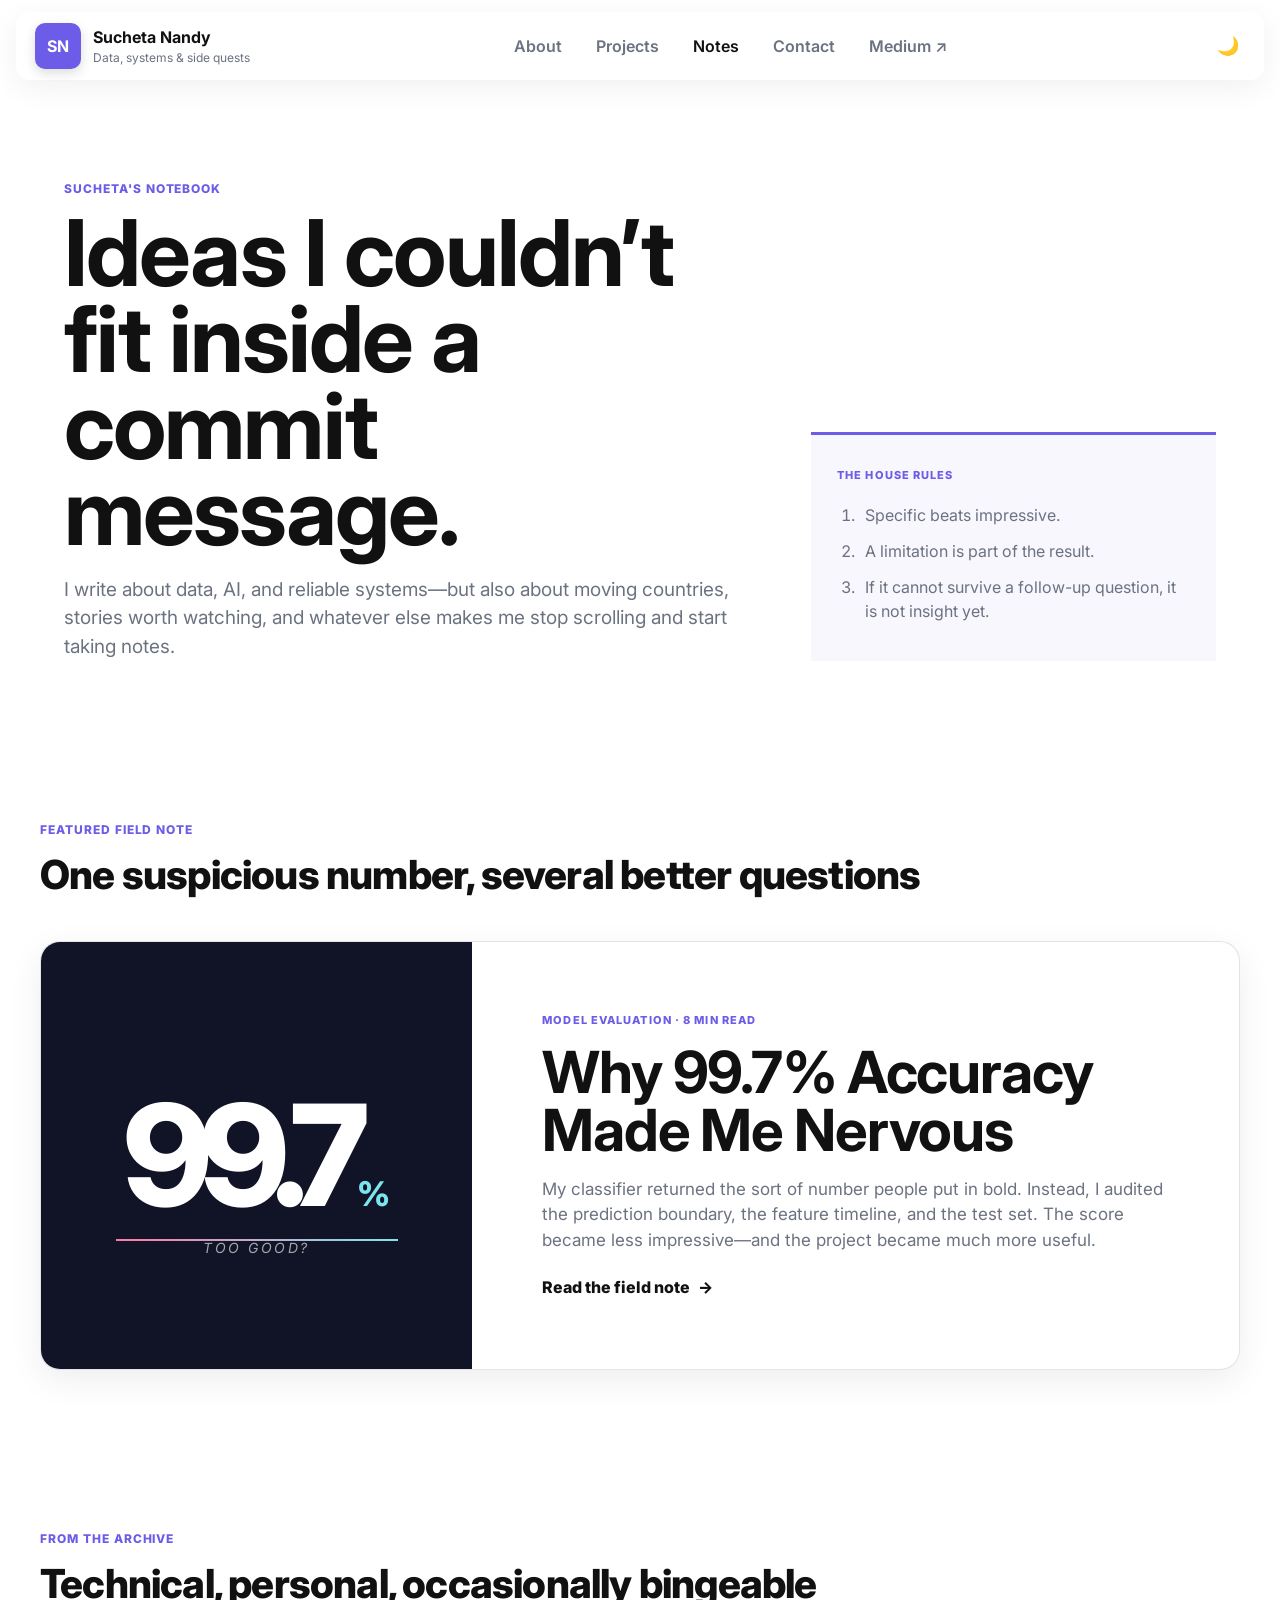
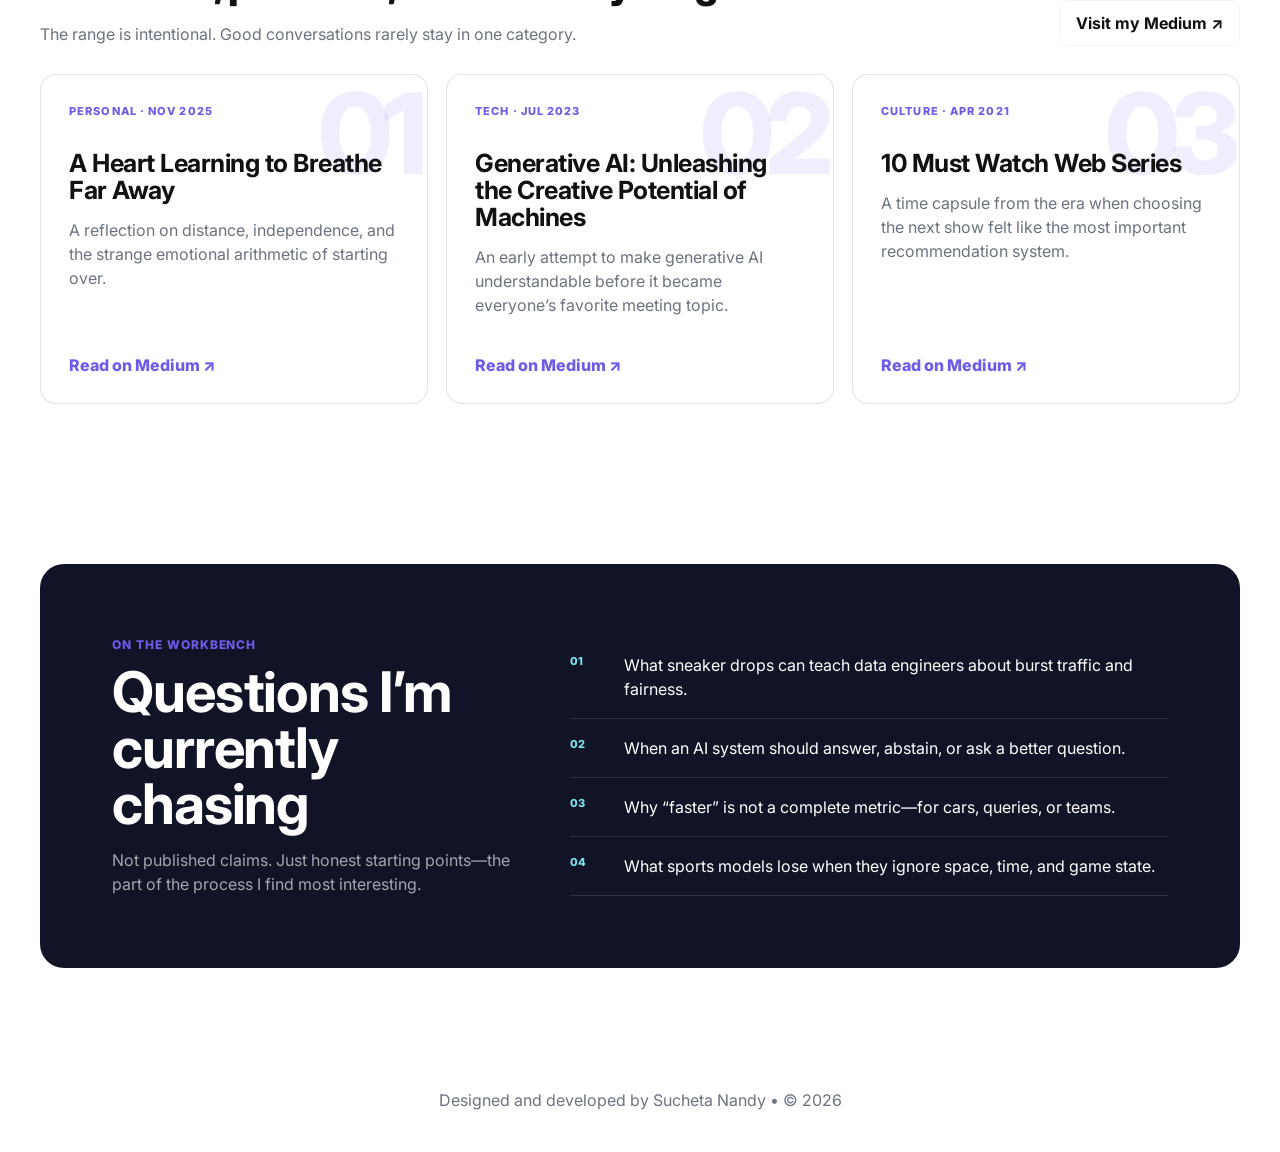
==== notes.html @ 42269df1 "Add interview-focused notes and Medium archive" ====
<!doctype html>
<html lang="en">

<head>
  <meta charset="utf-8" />
  <meta name="viewport" content="width=device-width, initial-scale=1" />
  <title>Notes | Sucheta Nandy</title>
  <meta name="description" content="Sucheta Nandy writes about data, AI, systems, model evaluation, and the human stories around technical work." />
  <link rel="canonical" href="https://sucheta-nandy.github.io/notes.html" />
  <link rel="icon" type="image/png" href="images/favourite.png" />
  <meta name="theme-color" content="#6c5ce7" />
  <meta property="og:type" content="website" />
  <meta property="og:title" content="Notes | Sucheta Nandy" />
  <meta property="og:description" content="Data, AI, systems, and the questions that survive the notebook." />
  <meta property="og:url" content="https://sucheta-nandy.github.io/notes.html" />
  <meta property="og:image" content="https://sucheta-nandy.github.io/assets/images/portfolio-social-preview.png" />
  <link rel="preconnect" href="https://fonts.googleapis.com" />
  <link rel="preconnect" href="https://fonts.gstatic.com" crossorigin />
  <link href="https://fonts.googleapis.com/css2?family=Inter:wght@400;500;600;700;800&display=swap" rel="stylesheet" />
  <link rel="stylesheet" href="style.css?v=20261109-1" />
</head>

<body data-theme="light">
  <header class="nav glass">
    <a class="brand brand-link" href="index.html" aria-label="Sucheta Nandy home">
      <div class="logo">SN</div>
      <div class="brand-text">
        <div class="name">Sucheta Nandy</div>
        <div class="subtitle">Data, systems &amp; side quests</div>
      </div>
    </a>

    <nav class="nav-links">
      <a href="index.html#about">About</a>
      <a href="index.html#projects">Projects</a>
      <a class="active-link" href="notes.html">Notes</a>
      <a href="index.html#contact">Contact</a>
      <a href="https://medium.com/@suchetanandy" target="_blank" rel="noopener noreferrer">Medium ↗</a>
    </nav>

    <div class="controls">
      <button id="themeToggle" aria-label="Toggle theme">🌙</button>
      <button id="menuToggle" class="mobile-only" aria-label="Open menu">☰</button>
    </div>
  </header>

  <div id="mobileMenu" class="mobile-menu">
    <a href="index.html#about">About</a>
    <a href="index.html#projects">Projects</a>
    <a href="notes.html">Notes</a>
    <a href="index.html#contact">Contact</a>
    <a href="https://medium.com/@suchetanandy" target="_blank" rel="noopener noreferrer">Medium ↗</a>
  </div>

  <main>
    <section class="notes-hero container fade-up">
      <div class="notes-hero-copy">
        <div class="section-kicker">Sucheta's notebook</div>
        <h1>Ideas I couldn’t fit inside a commit message.</h1>
        <p>
          I write about data, AI, and reliable systems—but also about moving
          countries, stories worth watching, and whatever else makes me stop
          scrolling and start taking notes.
        </p>
      </div>

      <aside class="notes-manifesto" aria-label="Writing principles">
        <span>THE HOUSE RULES</span>
        <ol>
          <li>Specific beats impressive.</li>
          <li>A limitation is part of the result.</li>
          <li>If it cannot survive a follow-up question, it is not insight yet.</li>
        </ol>
      </aside>
    </section>

    <section class="section container fade-up">
      <div class="section-heading-row">
        <div>
          <div class="section-kicker">Featured field note</div>
          <h2 class="section-title">One suspicious number, several better questions</h2>
        </div>
      </div>

      <a class="feature-story" href="notes/why-99-7-accuracy-made-me-nervous.html">
        <div class="feature-score" aria-hidden="true">
          <span>99.7</span><small>%</small>
          <div class="score-line"></div>
          <em>too good?</em>
        </div>
        <div class="feature-copy">
          <span class="note-index">MODEL EVALUATION · 8 MIN READ</span>
          <h3>Why 99.7% Accuracy Made Me Nervous</h3>
          <p>
            My classifier returned the sort of number people put in bold.
            Instead, I audited the prediction boundary, the feature timeline,
            and the test set. The score became less impressive—and the project
            became much more useful.
          </p>
          <span class="note-read">Read the field note <span aria-hidden="true">→</span></span>
        </div>
      </a>
    </section>

    <section class="section container fade-up">
      <div class="section-heading-row">
        <div>
          <div class="section-kicker">From the archive</div>
          <h2 class="section-title">Technical, personal, occasionally bingeable</h2>
          <p class="section-intro">The range is intentional. Good conversations rarely stay in one category.</p>
        </div>
        <a class="btn outline" href="https://medium.com/@suchetanandy" target="_blank" rel="noopener noreferrer">Visit my Medium ↗</a>
      </div>

      <div class="writing-grid">
        <a class="writing-card fade-up" href="https://suchetanandy.medium.com/a-heart-learning-to-breathe-far-away-a83a9ca3fe52" target="_blank" rel="noopener noreferrer">
          <span class="writing-number">01</span>
          <div class="writing-meta">PERSONAL · NOV 2025</div>
          <h3>A Heart Learning to Breathe Far Away</h3>
          <p>A reflection on distance, independence, and the strange emotional arithmetic of starting over.</p>
          <span class="note-read">Read on Medium ↗</span>
        </a>

        <a class="writing-card fade-up" href="https://suchetanandy.medium.com/generative-ai-unleashing-the-creative-potential-of-machines-74138501072c" target="_blank" rel="noopener noreferrer">
          <span class="writing-number">02</span>
          <div class="writing-meta">TECH · JUL 2023</div>
          <h3>Generative AI: Unleashing the Creative Potential of Machines</h3>
          <p>An early attempt to make generative AI understandable before it became everyone’s favorite meeting topic.</p>
          <span class="note-read">Read on Medium ↗</span>
        </a>

        <a class="writing-card fade-up" href="https://suchetanandy.medium.com/10-must-watch-web-series-e3c1bb55f18b" target="_blank" rel="noopener noreferrer">
          <span class="writing-number">03</span>
          <div class="writing-meta">CULTURE · APR 2021</div>
          <h3>10 Must Watch Web Series</h3>
          <p>A time capsule from the era when choosing the next show felt like the most important recommendation system.</p>
          <span class="note-read">Read on Medium ↗</span>
        </a>
      </div>
    </section>

    <section class="section container fade-up">
      <div class="curiosity-board">
        <div>
          <div class="section-kicker">On the workbench</div>
          <h2>Questions I’m currently chasing</h2>
          <p>Not published claims. Just honest starting points—the part of the process I find most interesting.</p>
        </div>
        <ul>
          <li><span>01</span> What sneaker drops can teach data engineers about burst traffic and fairness.</li>
          <li><span>02</span> When an AI system should answer, abstain, or ask a better question.</li>
          <li><span>03</span> Why “faster” is not a complete metric—for cars, queries, or teams.</li>
          <li><span>04</span> What sports models lose when they ignore space, time, and game state.</li>
        </ul>
      </div>
    </section>
  </main>

  <footer class="footer">
    <div>Designed and developed by Sucheta Nandy • © <span id="year"></span></div>
  </footer>

  <script src="script.js?v=20261109-1"></script>
</body>
</html>
---- style.css ----
:root {
  --bg: #ffffff;
  --fg: #111111;
  --muted: #6b7280;
  --brand: #6c5ce7;
  --glass-bg: rgba(255,255,255,0.65);
  --glass-border: rgba(255,255,255,0.25);
  --glass-shadow: 0 8px 30px rgba(16,24,40,0.06);
  --card-shadow: 0 10px 30px rgba(2,6,23,0.08);
  --max-width: 1200px;
  --font-body: 'Inter', 'Helvetica Neue', Arial, sans-serif;
  --font-display: 'Inter', 'Helvetica Neue', Arial, sans-serif;
}

/* TRUE dark mode */
body[data-theme="dark"] {
  --bg: #0b0d17;
  --fg: #e6eef6;
  --muted: #9aa9b6;
  --brand: #ff79a8;
  --glass-bg: rgba(15,17,25,0.5);
  --glass-border: rgba(255,255,255,0.08);
  --glass-shadow: 0 10px 30px rgba(0,0,0,0.5);
  --card-shadow: 0 12px 40px rgba(0,0,0,0.5);
}

* {
  margin: 0;
  padding: 0;
  box-sizing: border-box;
}

html, body { height: 100%; }
section[id] { scroll-margin-top: 104px; }

body {
  font-family: var(--font-body);
  background: var(--bg);
  color: var(--fg);
  line-height: 1.5;
  scroll-behavior: smooth;
  transition: background 0.4s ease, color 0.4s ease;
}

h1, h2, h3,
.title,
.section-title,
.card-title,
.brand-text .name,
.nav-links a,
.btn {
  font-family: var(--font-display);
}

h1, h2, h3,
.title,
.section-title,
.card-title {
  letter-spacing: -0.02em;
}

/* Container */
.container {
  max-width: var(--max-width);
  margin: 0 auto;
  padding: 0 24px;
}

/* NAVIGATION */
.nav {
  position: fixed;
  top: 12px;
  left: 0;
  right: 0;
  margin: 0 auto;
  max-width: calc(var(--max-width) + 48px);
  padding: 10px 18px;
  display: flex;
  align-items: center;
  justify-content: space-between;
  gap: 12px;
  z-index: 60;
  border-radius: 14px;
  background: var(--glass-bg);
  border: 1px solid var(--glass-border);
  box-shadow: var(--glass-shadow);
  backdrop-filter: blur(10px) saturate(120%);
}

/* Brand / Logo */
.brand {
  display: flex;
  align-items: center;
  gap: 12px;
}

.logo {
  width: 46px;
  height: 46px;
  border-radius: 10px;
  display: flex;
  align-items: center;
  justify-content: center;
  font-weight: 700;
  color: white;
  background: var(--brand);
  box-shadow: 0 4px 12px rgba(0,0,0,0.14);
}

.brand-text .name { font-weight: 700; }
.brand-text .subtitle { font-size: 12px; color: var(--muted); }

/* Links */
.nav-links { display: flex; gap: 18px; align-items: center; }
.nav-links a {
  color: var(--muted);
  text-decoration: none;
  font-weight: 600;
  padding: 8px;
  border-radius: 8px;
  transition: all 0.25s ease;
}
.nav-links a:hover {
  color: var(--fg);
  transform: translateY(-2px);
}
.brand-link { color: inherit; text-decoration: none; }
.nav-links .active-link { color: var(--fg); }
.nav-links .cta-link {
  background: linear-gradient(90deg, var(--brand), #00cfe8);
  color: white;
  padding: 8px 12px;
  font-weight: 700;
  box-shadow: 0 8px 24px rgba(108,92,231,0.12);
}

/* Controls */
.controls { display: flex; align-items: center; gap: 8px; }
.controls button {
  background: transparent;
  border: 0;
  font-size: 18px;
  cursor: pointer;
  padding: 6px;
  border-radius: 8px;
}
.mobile-only { display: none; }

/* HERO SECTION */
.hero {
  min-height: 90vh;
  display: flex;
  align-items: center;
  padding: 120px 0 60px;
  position: relative;
  overflow: hidden;
}

.hero-inner {
  display: flex;
  align-items: center;
  gap: 40px;
  width: 100%;
  max-width: var(--max-width);
  margin: 0 auto;
  padding: 0 24px;
}
.hero-left { flex: 1; max-width: 720px; }
.hero-right { flex: 0 0 360px; display: flex; justify-content: center; }

.eyebrow { color: var(--muted); font-weight: 600; margin-bottom: 12px; }
.title {
  font-size: 40px;
  line-height: 1.02;
  margin-bottom: 12px;
  font-weight: 800;
}
.title .static { display: block; }
.lead { color: var(--muted); margin: 14px 0 22px; max-width: 60%; }

.hero-ctas { display: flex; gap: 12px; flex-wrap: wrap; margin-bottom: 14px; }
.btn {
  display: inline-flex; align-items: center; gap: 8px;
  padding: 10px 16px; border-radius: 10px;
  font-weight: 700; text-decoration: none;
  border: 1px solid transparent; cursor: pointer;
  transition: transform 0.2s ease, box-shadow 0.2s ease;
  background: transparent; color: var(--fg);
}
.btn.primary {
  background: var(--brand);
  color: white;
  box-shadow: 0 10px 30px rgba(108,92,231,0.14);
}
.btn.outline { border: 1px solid rgba(100,100,110,0.08); }
.btn.ghost { background: transparent; border: 1px solid rgba(100,100,110,0.06); }
.btn.small { padding: 8px 10px; font-size: 13px; border-radius: 8px; }

.meta { color: var(--muted); margin-top: 10px; display: flex; gap: 8px; align-items: center; }
.meta .dot { opacity: 0.6; }

.portrait-frame {
  width: 320px; height: 420px;
  border-radius: 18px; overflow: hidden;
  display: flex; align-items: center; justify-content: center;
  transform-origin: center;
  transition: transform 0.6s cubic-bezier(.2,.9,.2,1), box-shadow 0.3s;
  border: 1px solid var(--glass-border);
  background: linear-gradient(180deg, rgba(255,255,255,0.03), rgba(255,255,255,0.01));
  box-shadow: var(--card-shadow);
}
.portrait-frame img { width: 100%; height: 100%; object-fit: cover; display: block; }
.portrait-frame:hover { transform: translateY(-3px); }

/* Sections */
.section { padding: 80px 0; }
.section-title { font-size: 22px; font-weight: 800; margin-bottom: 22px; }
.section-kicker,
.project-kicker {
  color: var(--brand);
  font-size: 12px;
  font-weight: 800;
  letter-spacing: 0.08em;
  text-transform: uppercase;
}
.section-heading-row {
  display: flex;
  align-items: flex-end;
  justify-content: space-between;
  gap: 28px;
  margin-bottom: 28px;
}
.section-heading-row .section-title { margin: 6px 0 8px; font-size: clamp(26px, 4vw, 40px); }
.section-intro { color: var(--muted); max-width: 760px; }

/* About */
.about-grid { display: grid; grid-template-columns: 1fr 320px; gap: 28px; align-items: start; }
.about-text p { color: var(--muted); margin-bottom: 14px; }
.about-stats {
  display: grid; gap: 12px; padding: 18px;
  border-radius: 12px; align-self: start;
  background: var(--glass-bg);
  border: 1px solid var(--glass-border);
  backdrop-filter: blur(10px);
}
.about-stats > div {
  background: linear-gradient(180deg, rgba(255,255,255,0.02), rgba(255,255,255,0.01));
  padding: 16px; border-radius: 10px; border: 1px solid var(--glass-border);
}
.stat { font-weight: 800; font-size: 20px; }
.stat-label { color: var(--muted); font-size: 13px; }

/* Projects grid */
.projects-grid { display: grid; grid-template-columns: repeat(3,1fr); gap: 20px; }
.project-card {
  padding: 22px; border-radius: 10px;
  background: var(--bg);
  border: 1px solid color-mix(in srgb, var(--fg) 11%, transparent);
  box-shadow: 0 4px 16px rgba(2,6,23,0.06);
  transition: transform 0.22s ease, box-shadow 0.22s ease, border-color 0.22s ease;
  display: flex;
  flex-direction: column;
}
.project-card:hover { transform: translateY(-3px); border-color: color-mix(in srgb, var(--brand) 36%, transparent); box-shadow: 0 12px 28px rgba(2,6,23,0.10); }
.card-top { display: flex; justify-content: space-between; align-items: flex-start; gap: 14px; margin: 10px 0; }
.card-title { font-weight: 800; font-size: 18px; line-height: 1.25; }
.card-badge { background: rgba(255,255,255,0.06); padding: 6px 8px; border-radius: 8px; font-size: 12px; color: var(--muted); }
.card-desc { color: var(--muted); margin-bottom: 12px; }
.impact-list { color: var(--muted); margin: 4px 0 16px; padding-left: 20px; }
.impact-list li { margin-bottom: 8px; }
.impact-list strong { color: var(--fg); }
.card-tech { display: flex; gap: 8px; flex-wrap: wrap; }
.card-tech span { font-size: 12px; padding: 6px 8px; border-radius: 8px; background: color-mix(in srgb, var(--brand) 8%, transparent); color: var(--muted); }
.project-proof { margin: 4px 0 18px; padding-left: 20px; color: var(--muted); }
.project-proof li { margin-bottom: 7px; }
.project-proof strong { color: var(--fg); }
.compact-proof { font-size: 14px; }
.project-actions { display: flex; flex-wrap: wrap; gap: 18px; margin-top: auto; padding-top: 20px; }
.project-link { color: var(--fg); font-weight: 750; text-decoration: none; }
.project-link:hover { color: var(--brand); }
.primary-link { color: var(--brand); }

/* Project previews */
.project-preview {
  height: 176px;
  margin: 4px 0 16px;
  overflow: hidden;
  border: 1px solid color-mix(in srgb, var(--brand) 18%, var(--glass-border));
  border-radius: 12px;
  background: color-mix(in srgb, var(--brand) 5%, var(--bg));
}
.preview-toolbar {
  height: 34px;
  display: flex;
  align-items: center;
  gap: 5px;
  padding: 0 12px;
  border-bottom: 1px solid color-mix(in srgb, var(--brand) 13%, var(--glass-border));
  color: var(--muted);
  font-size: 11px;
}
.preview-toolbar strong { margin-left: 5px; color: var(--fg); font-size: 11px; }
.preview-dot { width: 6px; height: 6px; border-radius: 50%; background: color-mix(in srgb, var(--brand) 35%, var(--bg)); }
.sports-preview-body { height: 142px; display: grid; grid-template-columns: 0.85fr 1.25fr; grid-template-rows: 1fr auto; gap: 8px 14px; padding: 16px; }
.preview-metric { display: flex; flex-direction: column; justify-content: center; }
.preview-metric strong { color: var(--fg); font-size: 22px; }
.preview-metric span { color: var(--muted); font-size: 11px; }
.preview-bars { display: flex; align-items: end; gap: 6px; height: 76px; padding: 8px 0 0; border-bottom: 1px solid color-mix(in srgb, var(--fg) 12%, transparent); }
.preview-bars span { flex: 1; height: var(--bar-height); border-radius: 4px 4px 0 0; background: linear-gradient(180deg, var(--brand), #00cfe8); }
.preview-status { grid-column: 1 / -1; color: #2a8b69; font-size: 11px; font-weight: 700; }
.review-preview-body { padding: 14px 15px; }
.topic-row { display: grid; grid-template-columns: 46px 1fr 34px; align-items: center; gap: 8px; margin-bottom: 9px; color: var(--muted); font-size: 10px; }
.topic-row i { position: relative; display: block; height: 7px; overflow: hidden; border-radius: 6px; background: color-mix(in srgb, var(--fg) 8%, transparent); }
.topic-row i::after { content: ""; position: absolute; inset: 0 auto 0 0; width: var(--coverage); border-radius: inherit; background: var(--brand); }
.topic-row b { color: var(--fg); font-size: 9px; }
.review-question { margin-top: 14px; padding: 10px 12px; border-radius: 10px 10px 10px 3px; background: color-mix(in srgb, var(--brand) 11%, var(--bg)); color: var(--fg); font-size: 11px; line-height: 1.35; }
.pipeline-preview-body { padding: 18px 14px 12px; }
.pipeline-flow { display: flex; align-items: center; justify-content: space-between; gap: 5px; }
.pipeline-flow span { padding: 8px 7px; border-radius: 7px; background: color-mix(in srgb, var(--brand) 11%, var(--bg)); color: var(--fg); font-size: 9px; font-weight: 800; }
.pipeline-flow i { color: var(--brand); font-style: normal; font-weight: 800; }
.pipeline-check { margin: 16px 0 10px; color: #2a8b69; font-size: 11px; font-weight: 800; }
.pipeline-partitions { display: flex; gap: 6px; flex-wrap: wrap; }
.pipeline-partitions span { padding: 4px 7px; border-radius: 6px; background: color-mix(in srgb, var(--fg) 6%, transparent); color: var(--muted); font-size: 9px; }

/* Notes */
.notes-panel {
  display: grid;
  grid-template-columns: 1fr 0.85fr;
  gap: 48px;
  padding: clamp(28px, 5vw, 64px);
  border: 1px solid color-mix(in srgb, var(--brand) 20%, var(--glass-border));
  border-radius: 24px;
  background:
    radial-gradient(circle at 100% 0%, color-mix(in srgb, var(--brand) 17%, transparent), transparent 42%),
    color-mix(in srgb, var(--brand) 3%, var(--bg));
}
.notes-panel .section-title { margin: 8px 0 14px; font-size: clamp(28px, 4vw, 46px); line-height: 1.02; }
.notes-actions { display: flex; flex-wrap: wrap; gap: 12px; margin-top: 26px; }
.featured-note {
  position: relative;
  display: flex;
  flex-direction: column;
  justify-content: flex-end;
  min-height: 330px;
  padding: 30px;
  overflow: hidden;
  color: #fff;
  text-decoration: none;
  border-radius: 18px;
  background: #111426;
  transition: transform 0.25s ease, box-shadow 0.25s ease;
}
.featured-note::before {
  content: "99.7";
  position: absolute;
  top: -36px;
  right: -10px;
  color: rgba(255,255,255,0.08);
  font-size: 118px;
  font-weight: 800;
  letter-spacing: -0.09em;
}
.featured-note:hover { transform: translateY(-4px) rotate(-0.4deg); box-shadow: 0 24px 48px rgba(17,20,38,0.24); }
.featured-note h3 { position: relative; margin: 14px 0 12px; font-size: clamp(24px, 3vw, 34px); line-height: 1.05; }
.featured-note p { position: relative; color: rgba(255,255,255,0.72); }
.note-index, .writing-meta, .article-label {
  color: var(--brand);
  font-size: 11px;
  font-weight: 800;
  letter-spacing: 0.1em;
}
.featured-note .note-index { color: #7de4ef; }
.note-read { display: inline-flex; gap: 8px; align-items: center; margin-top: 22px; font-weight: 800; }

.notes-hero {
  display: grid;
  grid-template-columns: 1.25fr 0.75fr;
  gap: 72px;
  align-items: end;
  padding-top: 180px;
  padding-bottom: 80px;
}
.notes-hero h1 { max-width: 820px; margin: 12px 0 20px; font-size: clamp(48px, 7.5vw, 92px); line-height: 0.94; }
.notes-hero-copy > p { max-width: 720px; color: var(--muted); font-size: 19px; }
.notes-manifesto { padding: 26px; border-top: 3px solid var(--brand); background: color-mix(in srgb, var(--brand) 5%, var(--bg)); }
.notes-manifesto > span { color: var(--brand); font-size: 11px; font-weight: 800; letter-spacing: 0.1em; }
.notes-manifesto ol { margin: 18px 0 0; padding-left: 22px; color: var(--muted); }
.notes-manifesto li { margin-bottom: 12px; padding-left: 6px; }

.feature-story {
  display: grid;
  grid-template-columns: 0.72fr 1.28fr;
  overflow: hidden;
  color: var(--fg);
  text-decoration: none;
  border: 1px solid color-mix(in srgb, var(--fg) 11%, transparent);
  border-radius: 20px;
  background: var(--bg);
  box-shadow: 0 10px 34px rgba(2,6,23,0.07);
  transition: transform 0.25s ease, box-shadow 0.25s ease;
}
.feature-story:hover { transform: translateY(-4px); box-shadow: 0 24px 52px rgba(2,6,23,0.12); }
.feature-score {
  display: flex;
  align-items: baseline;
  justify-content: center;
  align-content: center;
  flex-wrap: wrap;
  min-height: 390px;
  padding: 30px;
  color: #fff;
  background: #111426;
}
.feature-score > span { font-size: clamp(76px, 11vw, 150px); font-weight: 800; letter-spacing: -0.09em; }
.feature-score > small { color: #7de4ef; font-size: 34px; font-weight: 800; }
.score-line { flex-basis: 76%; height: 2px; margin: -22px auto 0; background: linear-gradient(90deg, #ff79a8, #7de4ef); }
.feature-score em { flex-basis: 100%; margin-top: -24px; text-align: center; color: rgba(255,255,255,0.62); font-size: 14px; letter-spacing: 0.18em; text-transform: uppercase; }
.feature-copy { display: flex; flex-direction: column; justify-content: center; padding: clamp(30px, 6vw, 70px); }
.feature-copy h3 { margin: 14px 0 18px; font-size: clamp(32px, 5vw, 58px); line-height: 1; }
.feature-copy p { color: var(--muted); font-size: 17px; }

.writing-grid { display: grid; grid-template-columns: repeat(3, 1fr); gap: 18px; }
.writing-card {
  position: relative;
  min-height: 330px;
  padding: 28px;
  overflow: hidden;
  color: var(--fg);
  text-decoration: none;
  border: 1px solid color-mix(in srgb, var(--fg) 11%, transparent);
  border-radius: 16px;
  background: var(--bg);
  transition: transform 0.22s ease, border-color 0.22s ease;
}
.writing-card:hover { transform: translateY(-4px); border-color: color-mix(in srgb, var(--brand) 48%, transparent); }
.writing-number { position: absolute; top: -26px; right: 8px; color: color-mix(in srgb, var(--brand) 10%, transparent); font-size: 112px; font-weight: 800; letter-spacing: -0.08em; }
.writing-card h3 { position: relative; margin: 30px 0 14px; font-size: 25px; line-height: 1.08; }
.writing-card p { position: relative; color: var(--muted); }
.writing-card .note-read { position: absolute; bottom: 26px; left: 28px; color: var(--brand); }

.curiosity-board {
  display: grid;
  grid-template-columns: 0.8fr 1.2fr;
  gap: 60px;
  padding: clamp(32px, 6vw, 72px);
  color: #fff;
  border-radius: 24px;
  background: #111426;
}
.curiosity-board h2 { margin: 10px 0 16px; font-size: clamp(32px, 5vw, 56px); line-height: 1; }
.curiosity-board p { color: rgba(255,255,255,0.62); }
.curiosity-board ul { list-style: none; }
.curiosity-board li { display: grid; grid-template-columns: 38px 1fr; gap: 16px; padding: 17px 0; border-bottom: 1px solid rgba(255,255,255,0.12); }
.curiosity-board li span { color: #7de4ef; font-size: 11px; font-weight: 800; }

/* Article */
.article-shell { max-width: 1080px; margin: 0 auto; padding: 170px 24px 80px; }
.article-header { max-width: 880px; margin: 0 auto 60px; text-align: center; }
.back-link { display: inline-block; margin-bottom: 40px; color: var(--muted); text-decoration: none; font-weight: 700; }
.back-link:hover { color: var(--brand); }
.article-header h1 { margin: 16px auto 22px; font-size: clamp(50px, 8.5vw, 98px); line-height: 0.94; }
.article-deck { color: var(--muted); font-size: clamp(20px, 3vw, 28px); }
.article-byline { display: flex; flex-wrap: wrap; justify-content: center; gap: 10px 24px; margin-top: 28px; color: var(--muted); font-size: 13px; font-weight: 700; }
.article-visual { display: grid; grid-template-columns: 1fr auto 1fr; align-items: center; gap: 28px; min-height: 360px; padding: 48px; color: #fff; border-radius: 24px; background: #111426; }
.visual-score { text-align: center; font-size: clamp(78px, 13vw, 152px); font-weight: 800; letter-spacing: -0.09em; }
.visual-score small { color: #7de4ef; font-size: 0.27em; }
.visual-arrow { color: #ff79a8; font-size: 42px; }
.visual-question { display: flex; flex-direction: column; gap: 7px; font-size: clamp(24px, 4vw, 46px); font-weight: 800; line-height: 1; }
.visual-question em { color: rgba(255,255,255,0.46); font-family: Georgia, serif; font-size: 0.6em; font-weight: 400; }
.article-body { max-width: 760px; margin: 70px auto 0; font-family: Georgia, 'Times New Roman', serif; font-size: 19px; line-height: 1.75; }
.article-body p { margin-bottom: 26px; }
.article-lede { font-size: 25px; line-height: 1.52; }
.article-body h2 { margin: 64px 0 22px; font-family: var(--font-display); font-size: 34px; line-height: 1.1; }
.article-body blockquote { margin: 54px -60px; padding: 10px 0 10px 32px; color: var(--fg); border-left: 5px solid var(--brand); font-family: var(--font-display); font-size: 30px; font-weight: 750; line-height: 1.25; }
.article-callout { margin: 48px 0; padding: 30px; border: 1px solid color-mix(in srgb, var(--brand) 30%, transparent); border-radius: 14px; background: color-mix(in srgb, var(--brand) 6%, var(--bg)); }
.article-callout span, .article-footer span { color: var(--brand); font-family: var(--font-display); font-size: 11px; font-weight: 800; letter-spacing: 0.1em; }
.article-callout p { margin: 12px 0 4px; font-family: var(--font-display); font-size: 22px; font-weight: 700; line-height: 1.3; }
.article-callout strong { color: var(--muted); font-family: var(--font-display); font-size: 14px; }
.article-steps { margin: 34px 0; padding: 0; list-style: none; }
.article-steps li { display: grid; grid-template-columns: 52px 1fr; gap: 18px; margin-bottom: 2px; padding: 22px 0; border-bottom: 1px solid color-mix(in srgb, var(--fg) 12%, transparent); }
.article-steps li > span { color: var(--brand); font-family: var(--font-display); font-size: 12px; font-weight: 800; }
.article-footer { margin-top: 70px; padding-top: 34px; border-top: 3px solid var(--fg); font-family: var(--font-display); }
.article-footer p { margin: 12px 0 24px; font-size: 25px; font-weight: 750; line-height: 1.3; }
.article-links { display: flex; flex-wrap: wrap; gap: 12px; }

/* Skills */
.skills-grid { display: grid; grid-template-columns: repeat(auto-fit, minmax(300px, 1fr)); gap: 20px; margin-top: 24px; }
.skill-category {
  padding: 20px; border-radius: 10px;
  background: var(--glass-bg); border: 1px solid var(--glass-border);
  backdrop-filter: blur(12px);
  transition: transform 0.3s ease, box-shadow 0.3s ease;
}
.skill-category:hover { transform: translateY(-2px); box-shadow: 0 10px 24px rgba(0,0,0,0.10); }
.skill-category h3 {
  font-weight: 700; font-size: 18px; color: var(--fg);
  margin-bottom: 10px; border-bottom: 2px solid var(--brand);
  display: inline-block; padding-bottom: 4px;
}
.skill-category ul { list-style-type: disc; padding-left: 20px; }
.skill-category ul li { color: var(--muted); margin-bottom: 6px; line-height: 1.5; }

/* Contact Grid */
.contact-grid {
  display: grid;
  grid-template-columns: 1.35fr repeat(4, minmax(0, 1fr));
  gap: 16px;
  margin-top: 24px;
  align-items: stretch;
}

/* Contact Card */
.contact-card {
  min-height: 162px;
  padding: 24px 18px;
  border-radius: 10px;
  border: 1px solid color-mix(in srgb, var(--fg) 11%, transparent);
  display: grid;
  grid-template-rows: 28px 42px;
  align-content: center;
  justify-items: stretch;
  gap: 14px;
  text-align: center;
  transition: transform 0.22s ease, box-shadow 0.22s ease, border-color 0.22s ease;
  opacity: 0; transform: translateY(20px);
}
.contact-card.glass {
  background: var(--bg);
  box-shadow: 0 4px 16px rgba(2,6,23,0.06);
}
.contact-card:hover { transform: translateY(-3px); border-color: color-mix(in srgb, var(--brand) 36%, transparent); box-shadow: 0 12px 28px rgba(2,6,23,0.10); }
.contact-card.is-visible { opacity: 1; transform: translateY(0); transition: opacity 0.6s ease, transform 0.6s ease; }
.contact-card .small {
  position: relative;
  display: flex;
  align-items: flex-start;
  justify-content: center;
  width: 100%;
  height: 28px;
  margin: 0;
  padding-bottom: 8px;
  color: var(--muted);
  font-family: var(--font-display);
  font-size: 14px;
  font-weight: 700;
  letter-spacing: 0.02em;
}
.contact-card .small::after {
  content: "";
  position: absolute;
  left: 50%;
  bottom: 0;
  width: 24px;
  height: 2px;
  background: var(--brand);
  transform: translateX(-50%);
}
.contact-card > div:not(.small):not(.contact-actions) {
  display: flex;
  align-items: center;
  justify-content: center;
  width: 100%;
  height: 42px;
  color: var(--fg);
  font-weight: 600;
  font-size: 15px;
}
.contact-card .contact-actions {
  display: grid;
  grid-template-columns: repeat(2, minmax(0, 1fr));
  gap: 8px;
  width: 100%;
  height: 42px;
  margin: 0;
}
.contact-card > a.btn { width: 100%; height: 42px; }
.contact-card a.btn {
  display: inline-flex; align-items: center; justify-content: center;
  min-height: 42px; font-size: 14px; font-weight: 700; border-radius: 7px;
  text-align: center; padding: 9px 12px; text-decoration: none;
  background: transparent; color: var(--fg);
  border: 1px solid color-mix(in srgb, var(--fg) 14%, transparent);
  box-shadow: none; transition: all 0.35s ease;
}
.contact-card--resume a.btn { padding-inline: 6px; font-size: 13px; white-space: nowrap; }
.contact-card a.btn:hover {
  background: color-mix(in srgb, var(--brand) 10%, transparent);
  color: var(--brand);
  border-color: color-mix(in srgb, var(--brand) 45%, transparent);
  transform: translateY(-2px);
  box-shadow: 0 10px 24px color-mix(in srgb, var(--brand) 15%, transparent);
}

/* Footer */
.footer { padding: 40px 0; text-align: center; color: var(--muted); }

/* Glass helper */
.glass { background: var(--glass-bg); border: 1px solid var(--glass-border); backdrop-filter: blur(10px); }

/* Fade up animation */
.fade-up { opacity: 0; transform: translateY(10px); transition: opacity 0.6s ease, transform 0.6s ease; }
.is-visible { opacity: 1; transform: none; }

/* Responsive */
@media (max-width: 1024px) {
  .nav-links { display: none; }
  .mobile-only { display: inline-flex; }
  .projects-grid { grid-template-columns: repeat(2,1fr); }
  .contact-grid { grid-template-columns: repeat(2, minmax(0, 1fr)); }
  .contact-card--resume { grid-column: 1 / -1; }
  .about-grid { grid-template-columns: 1fr; gap: 18px; }
  .hero-right { display: none; }
  .lead { max-width: 100%; }
  .notes-hero { grid-template-columns: 1fr; gap: 36px; }
  .writing-grid { grid-template-columns: 1fr 1fr; }
}

@media (max-width: 720px) {
  .mobile-menu { display: none; }
  .projects-grid { grid-template-columns: 1fr; }
  .contact-grid { grid-template-columns: 1fr; }
  .contact-card--resume { grid-column: auto; }
  .contact-card { min-height: 138px; }
  .section-heading-row { align-items: flex-start; flex-direction: column; }
  .hero-inner { flex-direction: column; align-items: flex-start; padding: 0 18px; }
  .title { font-size: 28px; }
  .portrait-frame { width: 260px; height: 320px; }
  .notes-panel,
  .feature-story,
  .curiosity-board { grid-template-columns: 1fr; }
  .notes-panel { gap: 24px; padding: 22px; }
  .featured-note { min-height: 310px; }
  .notes-hero { padding-top: 140px; }
  .notes-hero h1 { font-size: 50px; }
  .feature-score { min-height: 260px; }
  .writing-grid { grid-template-columns: 1fr; }
  .article-shell { padding-top: 140px; }
  .article-visual { grid-template-columns: 1fr; gap: 8px; min-height: 440px; text-align: center; }
  .visual-arrow { transform: rotate(90deg); }
  .article-body blockquote { margin: 44px 0; padding-left: 22px; font-size: 25px; }
}

/* Mobile menu */
.mobile-menu {
  position: fixed;
  left: 12px; right: 12px; top: 74px;
  background: var(--glass-bg);
  border: 1px solid var(--glass-border);
  padding: 12px; border-radius: 12px;
  display: none; flex-direction: column; gap: 8px; z-index: 80;
}
.mobile-menu a {
  padding: 10px; border-radius: 10px; color: var(--fg); text-decoration: none;
}

/* Helpers */
.muted { color: var(--muted); }
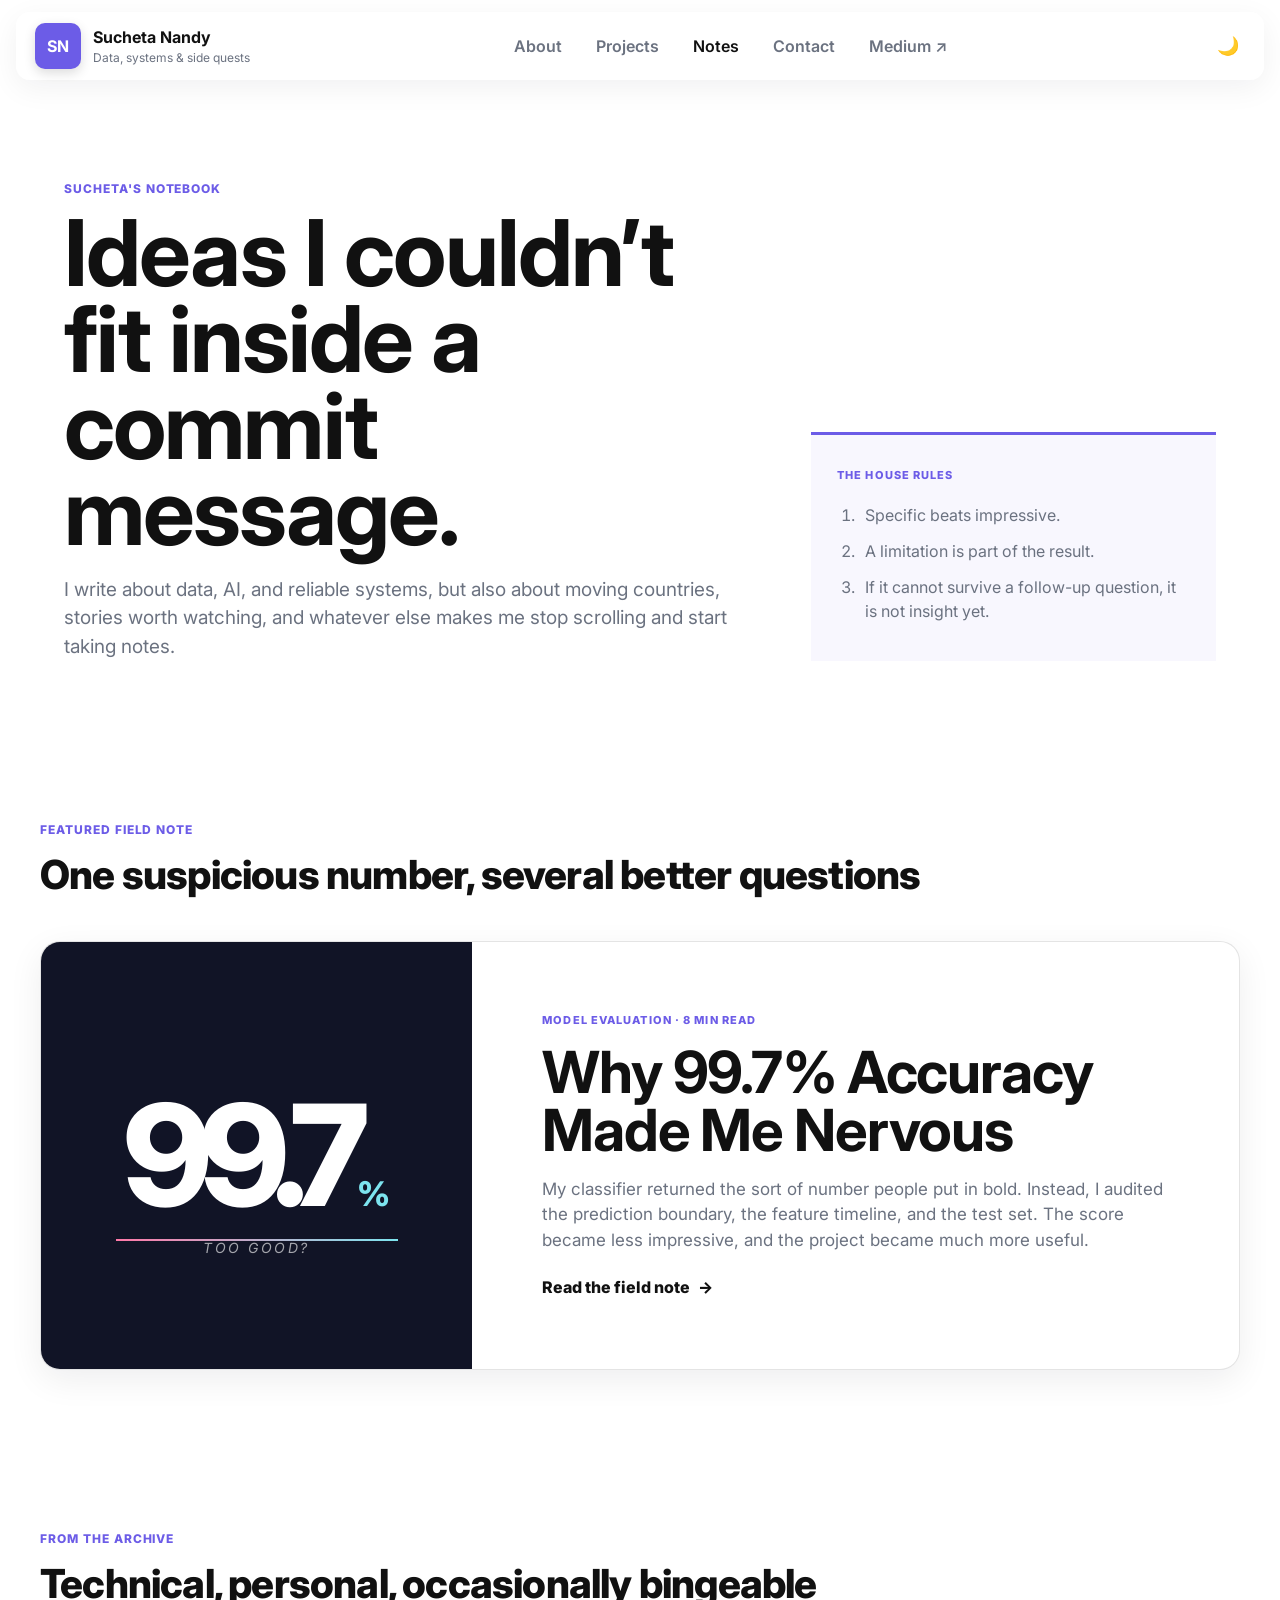
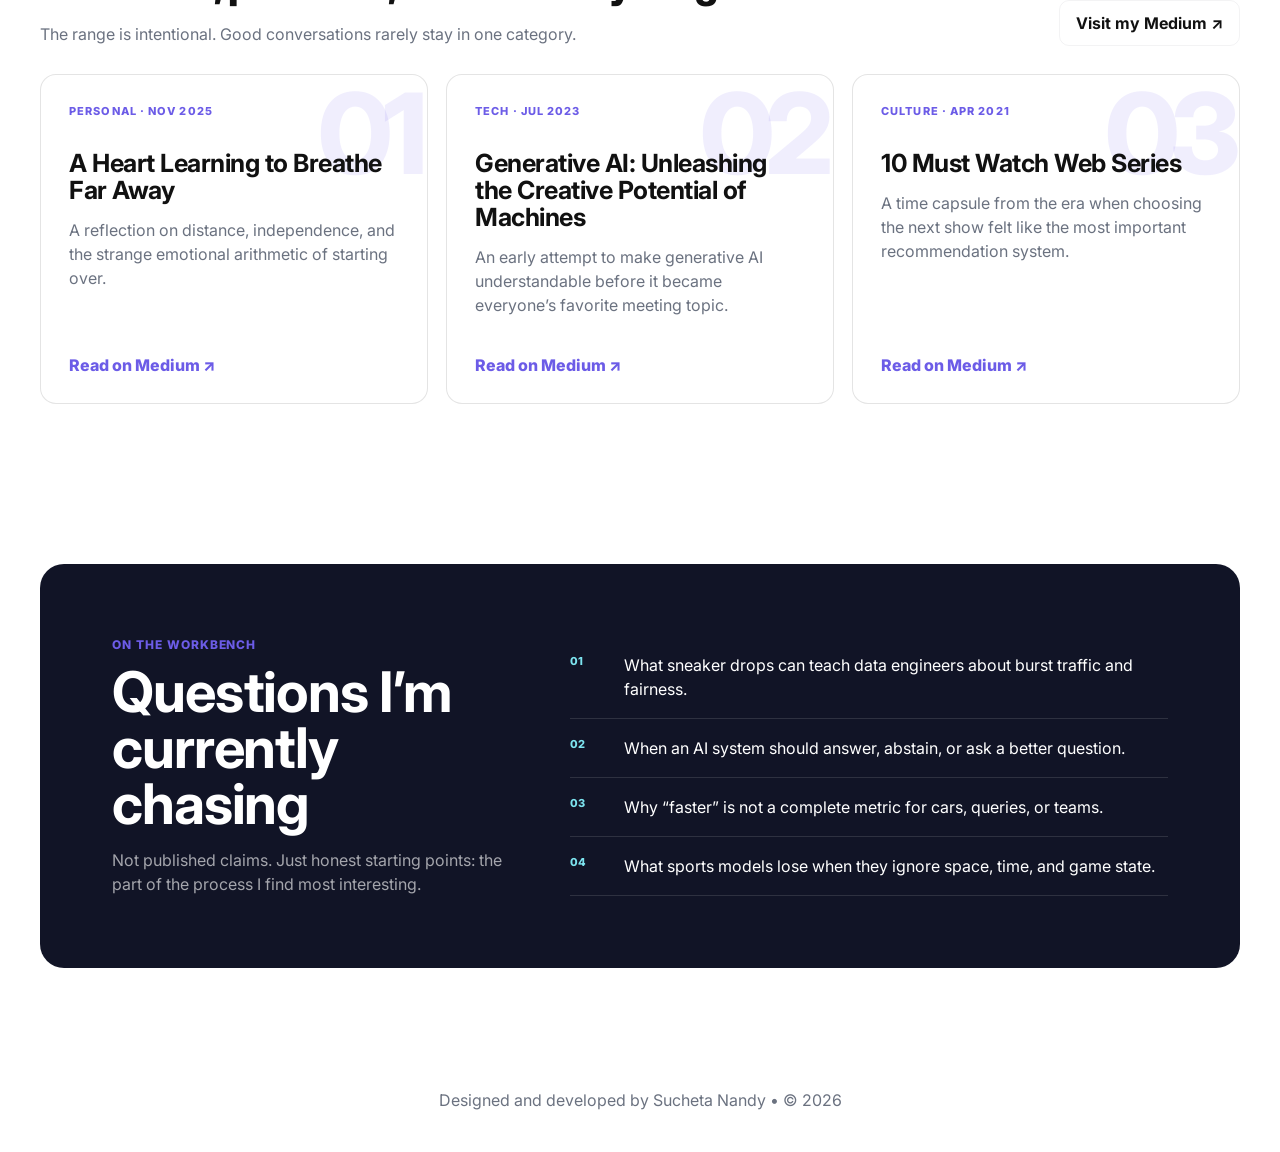
==== commit 01bbac17: "Align article typography and remove em dashes" ====
--- a/notes.html
+++ b/notes.html
@@ -16,8 +16,8 @@
   <meta property="og:image" content="https://sucheta-nandy.github.io/assets/images/portfolio-social-preview.png" />
   <link rel="preconnect" href="https://fonts.googleapis.com" />
   <link rel="preconnect" href="https://fonts.gstatic.com" crossorigin />
-  <link href="https://fonts.googleapis.com/css2?family=Inter:wght@400;500;600;700;800&display=swap" rel="stylesheet" />
-  <link rel="stylesheet" href="style.css?v=20261109-1" />
+  <link href="https://fonts.googleapis.com/css2?family=Inter:wght@400;500;600;700;800&amp;display=swap" rel="stylesheet" />
+  <link rel="stylesheet" href="style.css?v=20261109-2" />
 </head>
 
 <body data-theme="light">
@@ -58,7 +58,7 @@
         <div class="section-kicker">Sucheta's notebook</div>
         <h1>Ideas I couldn’t fit inside a commit message.</h1>
         <p>
-          I write about data, AI, and reliable systems—but also about moving
+          I write about data, AI, and reliable systems, but also about moving
           countries, stories worth watching, and whatever else makes me stop
           scrolling and start taking notes.
         </p>
@@ -94,7 +94,7 @@
           <p>
             My classifier returned the sort of number people put in bold.
             Instead, I audited the prediction boundary, the feature timeline,
-            and the test set. The score became less impressive—and the project
+            and the test set. The score became less impressive, and the project
             became much more useful.
           </p>
           <span class="note-read">Read the field note <span aria-hidden="true">→</span></span>
@@ -144,12 +144,12 @@
         <div>
           <div class="section-kicker">On the workbench</div>
           <h2>Questions I’m currently chasing</h2>
-          <p>Not published claims. Just honest starting points—the part of the process I find most interesting.</p>
+          <p>Not published claims. Just honest starting points: the part of the process I find most interesting.</p>
         </div>
         <ul>
           <li><span>01</span> What sneaker drops can teach data engineers about burst traffic and fairness.</li>
           <li><span>02</span> When an AI system should answer, abstain, or ask a better question.</li>
-          <li><span>03</span> Why “faster” is not a complete metric—for cars, queries, or teams.</li>
+          <li><span>03</span> Why “faster” is not a complete metric for cars, queries, or teams.</li>
           <li><span>04</span> What sports models lose when they ignore space, time, and game state.</li>
         </ul>
       </div>
--- a/style.css
+++ b/style.css
@@ -458,7 +458,13 @@
 .article-header { max-width: 880px; margin: 0 auto 60px; text-align: center; }
 .back-link { display: inline-block; margin-bottom: 40px; color: var(--muted); text-decoration: none; font-weight: 700; }
 .back-link:hover { color: var(--brand); }
-.article-header h1 { margin: 16px auto 22px; font-size: clamp(50px, 8.5vw, 98px); line-height: 0.94; }
+.article-header h1 {
+  margin: 16px auto 22px;
+  font-family: sohne, 'Helvetica Neue', Helvetica, Arial, sans-serif;
+  font-size: clamp(50px, 8.5vw, 98px);
+  font-weight: 700;
+  line-height: 0.94;
+}
 .article-deck { color: var(--muted); font-size: clamp(20px, 3vw, 28px); }
 .article-byline { display: flex; flex-wrap: wrap; justify-content: center; gap: 10px 24px; margin-top: 28px; color: var(--muted); font-size: 13px; font-weight: 700; }
 .article-visual { display: grid; grid-template-columns: 1fr auto 1fr; align-items: center; gap: 28px; min-height: 360px; padding: 48px; color: #fff; border-radius: 24px; background: #111426; }
@@ -467,7 +473,13 @@
 .visual-arrow { color: #ff79a8; font-size: 42px; }
 .visual-question { display: flex; flex-direction: column; gap: 7px; font-size: clamp(24px, 4vw, 46px); font-weight: 800; line-height: 1; }
 .visual-question em { color: rgba(255,255,255,0.46); font-family: Georgia, serif; font-size: 0.6em; font-weight: 400; }
-.article-body { max-width: 760px; margin: 70px auto 0; font-family: Georgia, 'Times New Roman', serif; font-size: 19px; line-height: 1.75; }
+.article-body {
+  max-width: 760px;
+  margin: 70px auto 0;
+  font-family: source-serif-pro, 'Source Serif 4', Georgia, Cambria, 'Times New Roman', Times, serif;
+  font-size: 20px;
+  line-height: 1.6;
+}
 .article-body p { margin-bottom: 26px; }
 .article-lede { font-size: 25px; line-height: 1.52; }
 .article-body h2 { margin: 64px 0 22px; font-family: var(--font-display); font-size: 34px; line-height: 1.1; }
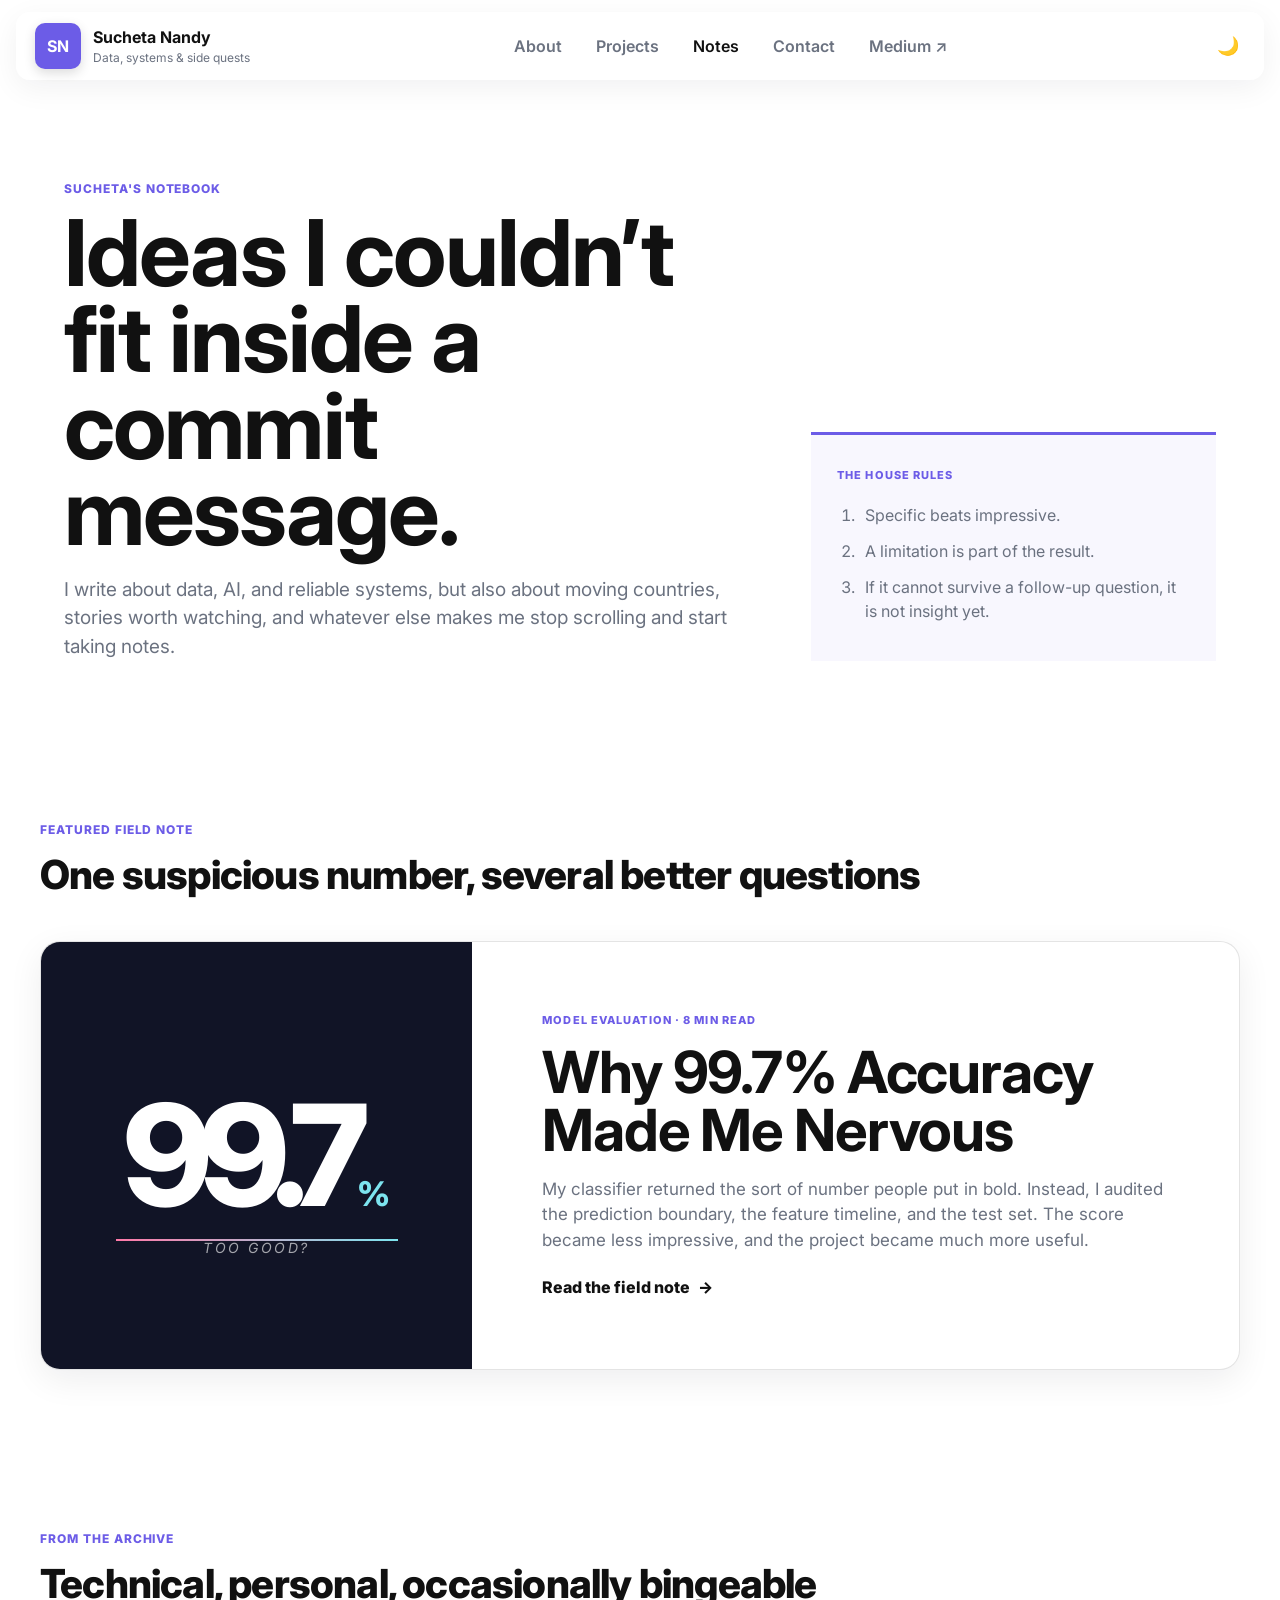
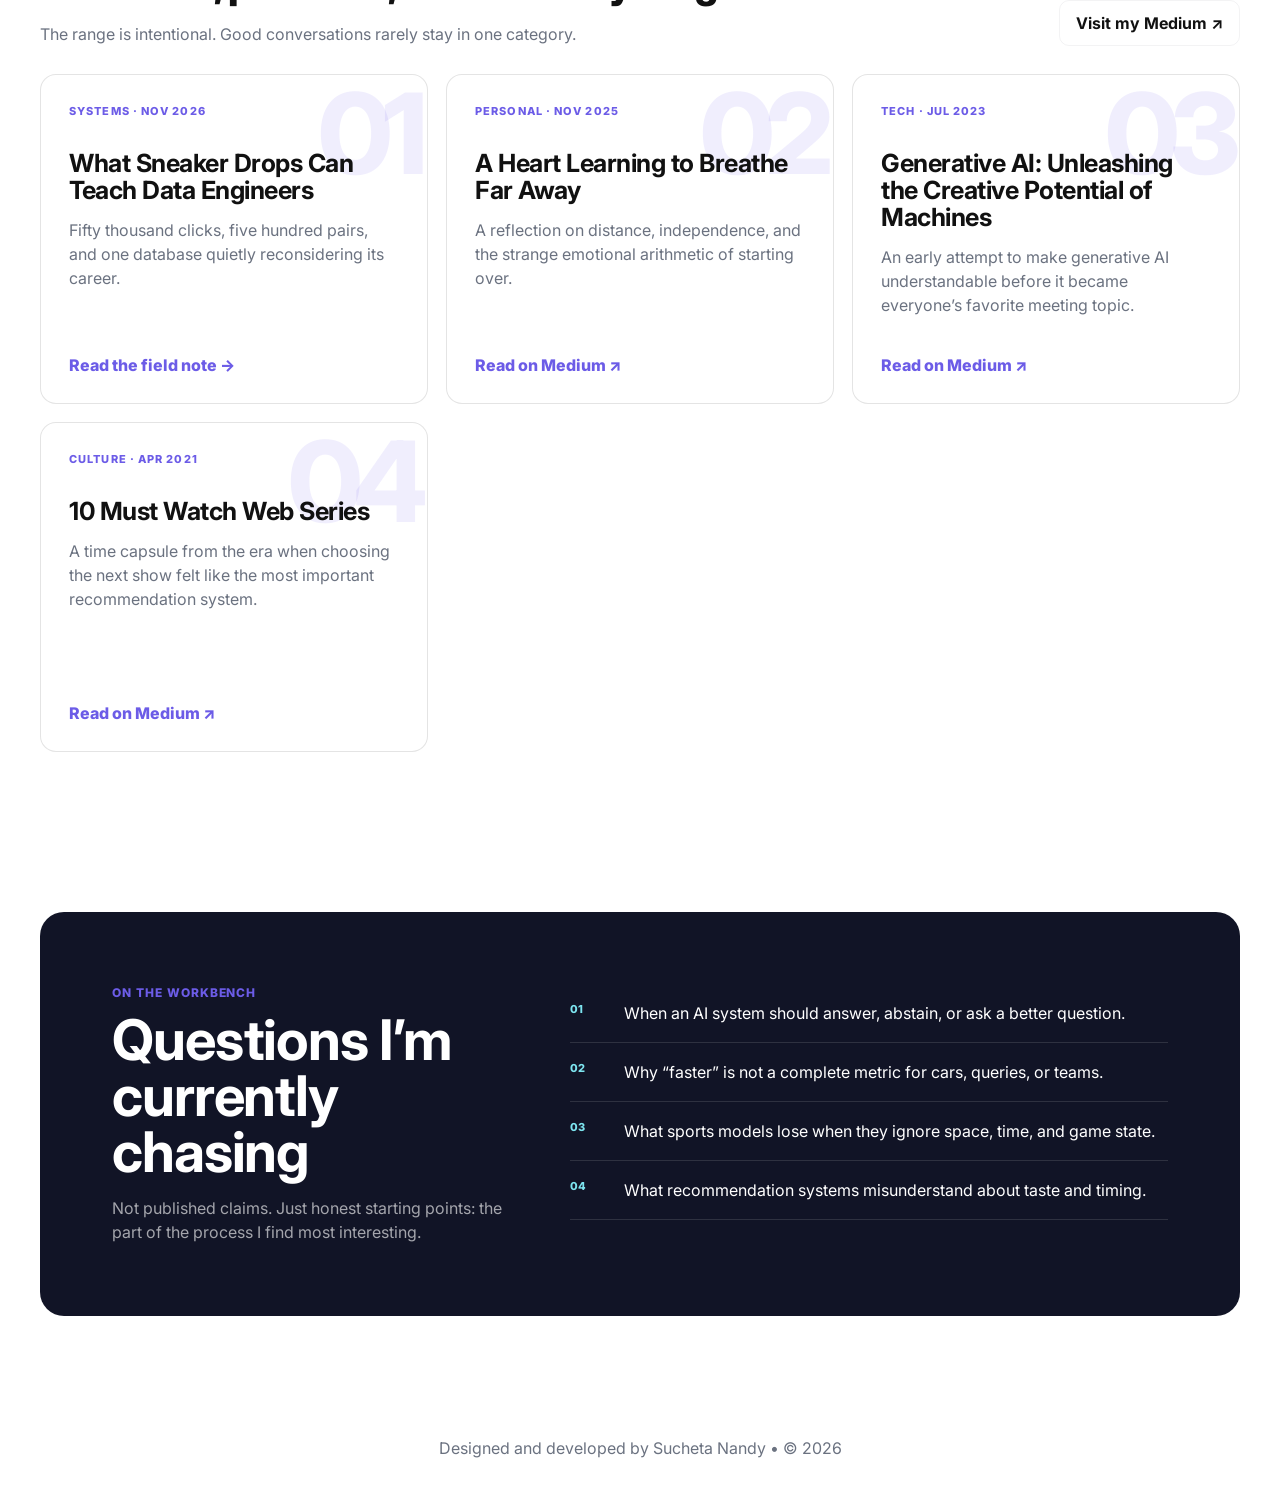
==== commit 90ac09c3: "Publish sneaker drop systems field note" ====
--- a/notes.html
+++ b/notes.html
@@ -113,8 +113,16 @@
       </div>
 
       <div class="writing-grid">
+        <a class="writing-card fade-up" href="notes/what-sneaker-drops-teach-data-engineers.html">
+          <span class="writing-number">01</span>
+          <div class="writing-meta">SYSTEMS · NOV 2026</div>
+          <h3>What Sneaker Drops Can Teach Data Engineers</h3>
+          <p>Fifty thousand clicks, five hundred pairs, and one database quietly reconsidering its career.</p>
+          <span class="note-read">Read the field note →</span>
+        </a>
+
         <a class="writing-card fade-up" href="https://suchetanandy.medium.com/a-heart-learning-to-breathe-far-away-a83a9ca3fe52" target="_blank" rel="noopener noreferrer">
-          <span class="writing-number">01</span>
+          <span class="writing-number">02</span>
           <div class="writing-meta">PERSONAL · NOV 2025</div>
           <h3>A Heart Learning to Breathe Far Away</h3>
           <p>A reflection on distance, independence, and the strange emotional arithmetic of starting over.</p>
@@ -122,7 +130,7 @@
         </a>
 
         <a class="writing-card fade-up" href="https://suchetanandy.medium.com/generative-ai-unleashing-the-creative-potential-of-machines-74138501072c" target="_blank" rel="noopener noreferrer">
-          <span class="writing-number">02</span>
+          <span class="writing-number">03</span>
           <div class="writing-meta">TECH · JUL 2023</div>
           <h3>Generative AI: Unleashing the Creative Potential of Machines</h3>
           <p>An early attempt to make generative AI understandable before it became everyone’s favorite meeting topic.</p>
@@ -130,7 +138,7 @@
         </a>
 
         <a class="writing-card fade-up" href="https://suchetanandy.medium.com/10-must-watch-web-series-e3c1bb55f18b" target="_blank" rel="noopener noreferrer">
-          <span class="writing-number">03</span>
+          <span class="writing-number">04</span>
           <div class="writing-meta">CULTURE · APR 2021</div>
           <h3>10 Must Watch Web Series</h3>
           <p>A time capsule from the era when choosing the next show felt like the most important recommendation system.</p>
@@ -147,10 +155,10 @@
           <p>Not published claims. Just honest starting points: the part of the process I find most interesting.</p>
         </div>
         <ul>
-          <li><span>01</span> What sneaker drops can teach data engineers about burst traffic and fairness.</li>
-          <li><span>02</span> When an AI system should answer, abstain, or ask a better question.</li>
-          <li><span>03</span> Why “faster” is not a complete metric for cars, queries, or teams.</li>
-          <li><span>04</span> What sports models lose when they ignore space, time, and game state.</li>
+          <li><span>01</span> When an AI system should answer, abstain, or ask a better question.</li>
+          <li><span>02</span> Why “faster” is not a complete metric for cars, queries, or teams.</li>
+          <li><span>03</span> What sports models lose when they ignore space, time, and game state.</li>
+          <li><span>04</span> What recommendation systems misunderstand about taste and timing.</li>
         </ul>
       </div>
     </section>
--- a/style.css
+++ b/style.css
@@ -468,6 +468,11 @@
 .article-deck { color: var(--muted); font-size: clamp(20px, 3vw, 28px); }
 .article-byline { display: flex; flex-wrap: wrap; justify-content: center; gap: 10px 24px; margin-top: 28px; color: var(--muted); font-size: 13px; font-weight: 700; }
 .article-visual { display: grid; grid-template-columns: 1fr auto 1fr; align-items: center; gap: 28px; min-height: 360px; padding: 48px; color: #fff; border-radius: 24px; background: #111426; }
+.article-image { margin: 0 auto 54px; }
+.article-image img { display: block; width: 100%; border-radius: 24px; box-shadow: 0 28px 64px rgba(17,20,38,0.16); }
+.article-image figcaption { max-width: 760px; margin: 14px auto 0; color: var(--muted); font-family: var(--font-display); font-size: 13px; line-height: 1.5; text-align: center; }
+.article-body .article-image-wide { width: min(1120px, calc(100vw - 48px)); margin: 58px 50%; transform: translateX(-50%); }
+.article-body code { padding: 0.12em 0.32em; border-radius: 5px; background: color-mix(in srgb, var(--brand) 10%, var(--bg)); font-family: ui-monospace, SFMono-Regular, Menlo, Monaco, Consolas, monospace; font-size: 0.86em; }
 .visual-score { text-align: center; font-size: clamp(78px, 13vw, 152px); font-weight: 800; letter-spacing: -0.09em; }
 .visual-score small { color: #7de4ef; font-size: 0.27em; }
 .visual-arrow { color: #ff79a8; font-size: 42px; }
